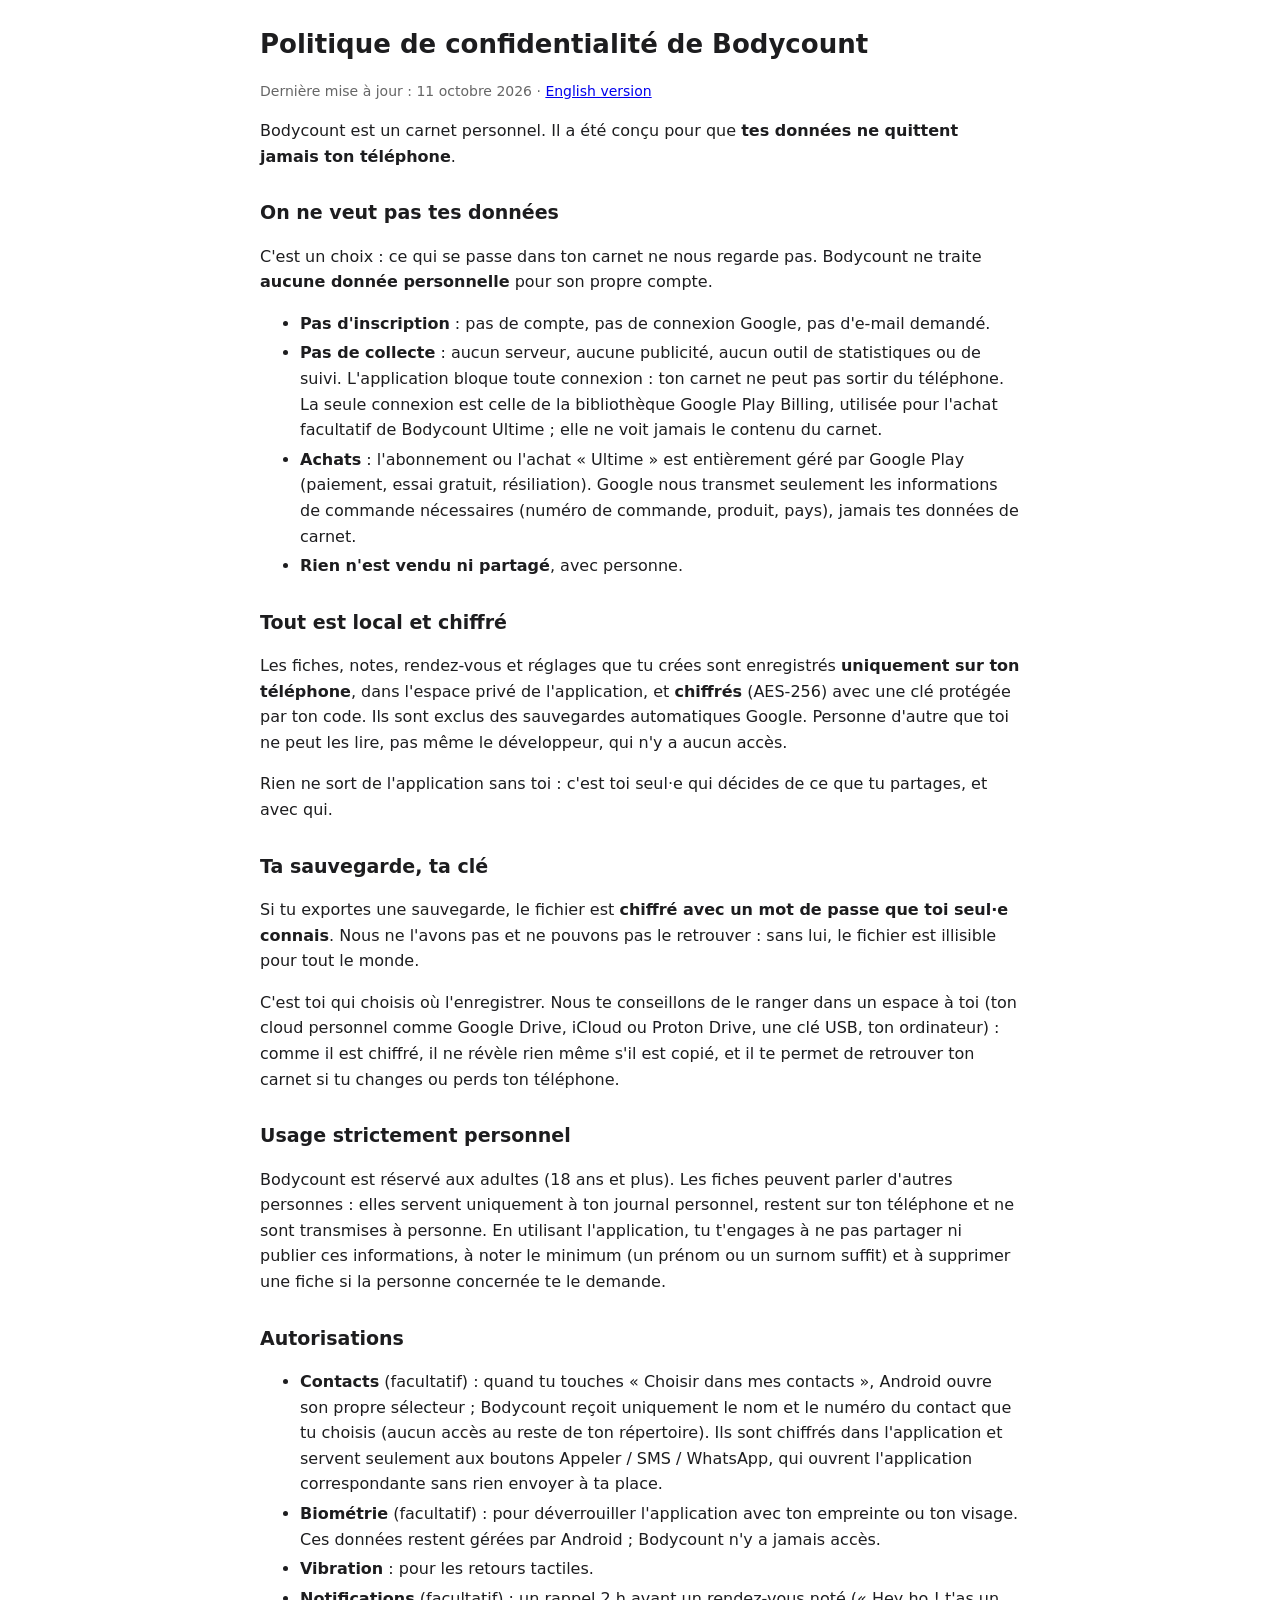
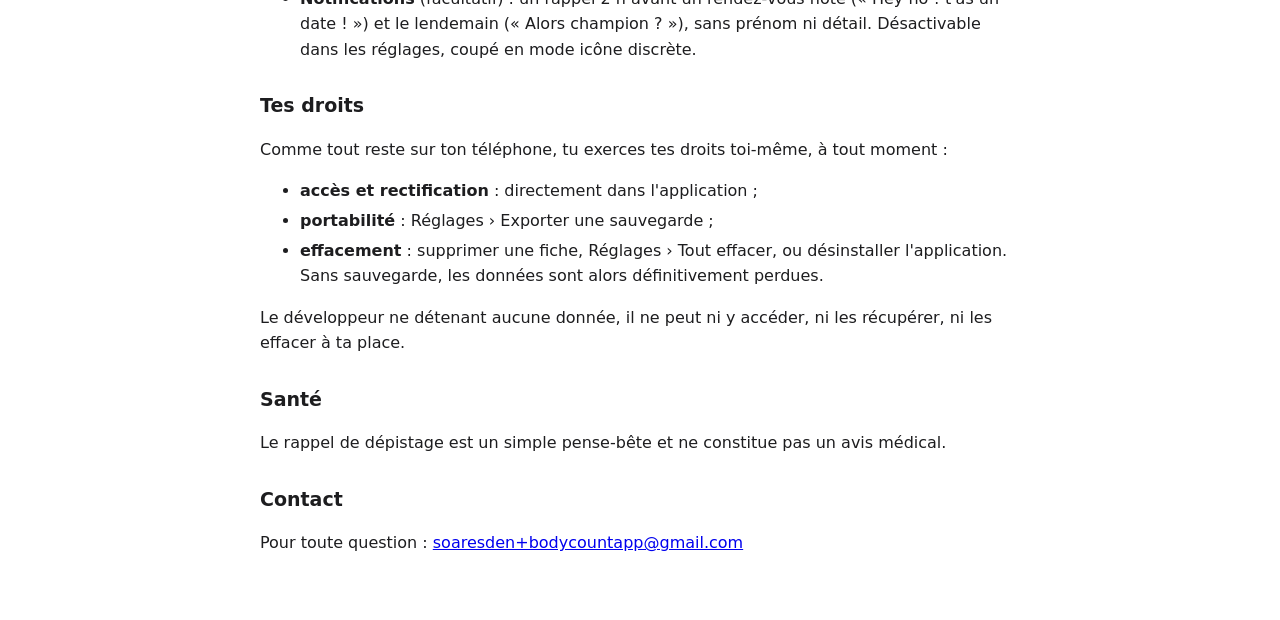
==== politique-de-confidentialite.html @ 4af0d037 "Politique de confidentialité de Bodycount (FR / EN) Co-Authored-By: Claude Opus 5.5 <noreply@anthrop" ====
<!doctype html>
<html lang="fr">
<head>
<meta charset="utf-8">
<meta name="viewport" content="width=device-width, initial-scale=1">
<title>Bodycount — Politique de confidentialité</title>
<style>
  body { font: 16px/1.6 system-ui, -apple-system, Segoe UI, Roboto, sans-serif; max-width: 760px; margin: 0 auto; padding: 24px 16px 48px; color: #1d1d1f; background: #fff; }
  h1 { font-size: 26px; margin: 0 0 4px; }
  h2 { font-size: 19px; margin: 28px 0 8px; }
  .muted { color: #666; font-size: 14px; }
  li { margin: 4px 0; }
  @media (prefers-color-scheme: dark) { body { color: #eee; background: #111; } .muted { color: #aaa; } }
</style>
</head>
<body>
<h1>Politique de confidentialité de Bodycount</h1>
<p class="muted">Dernière mise à jour : 11 octobre 2026 · <a href="privacy-policy.html">English version</a></p>

<p>Bodycount est un carnet personnel. Il a été conçu pour que <strong>tes données ne quittent jamais ton téléphone</strong>.</p>

<h2>On ne veut pas tes données</h2>
<p>C'est un choix : ce qui se passe dans ton carnet ne nous regarde pas. Bodycount ne traite <strong>aucune donnée personnelle</strong> pour son propre compte.</p>
<ul>
  <li><strong>Pas d'inscription</strong> : pas de compte, pas de connexion Google, pas d'e-mail demandé.</li>
  <li><strong>Pas de collecte</strong> : aucun serveur, aucune publicité, aucun outil de statistiques ou de suivi. L'application bloque toute connexion : ton carnet ne peut pas sortir du téléphone. La seule connexion est celle de la bibliothèque Google Play Billing, utilisée pour l'achat facultatif de Bodycount Ultime ; elle ne voit jamais le contenu du carnet.</li>
  <li><strong>Achats</strong> : l'abonnement ou l'achat « Ultime » est entièrement géré par Google Play (paiement, essai gratuit, résiliation). Google nous transmet seulement les informations de commande nécessaires (numéro de commande, produit, pays), jamais tes données de carnet.</li>
  <li><strong>Rien n'est vendu ni partagé</strong>, avec personne.</li>
</ul>

<h2>Tout est local et chiffré</h2>
<p>Les fiches, notes, rendez-vous et réglages que tu crées sont enregistrés <strong>uniquement sur ton téléphone</strong>, dans l'espace privé de l'application, et <strong>chiffrés</strong> (AES-256) avec une clé protégée par ton code. Ils sont exclus des sauvegardes automatiques Google. Personne d'autre que toi ne peut les lire, pas même le développeur, qui n'y a aucun accès.</p>
<p>Rien ne sort de l'application sans toi : c'est toi seul·e qui décides de ce que tu partages, et avec qui.</p>

<h2>Ta sauvegarde, ta clé</h2>
<p>Si tu exportes une sauvegarde, le fichier est <strong>chiffré avec un mot de passe que toi seul·e connais</strong>. Nous ne l'avons pas et ne pouvons pas le retrouver : sans lui, le fichier est illisible pour tout le monde.</p>
<p>C'est toi qui choisis où l'enregistrer. Nous te conseillons de le ranger dans un espace à toi (ton cloud personnel comme Google Drive, iCloud ou Proton Drive, une clé USB, ton ordinateur) : comme il est chiffré, il ne révèle rien même s'il est copié, et il te permet de retrouver ton carnet si tu changes ou perds ton téléphone.</p>

<h2>Usage strictement personnel</h2>
<p>Bodycount est réservé aux adultes (18 ans et plus). Les fiches peuvent parler d'autres personnes : elles servent uniquement à ton journal personnel, restent sur ton téléphone et ne sont transmises à personne. En utilisant l'application, tu t'engages à ne pas partager ni publier ces informations, à noter le minimum (un prénom ou un surnom suffit) et à supprimer une fiche si la personne concernée te le demande.</p>

<h2>Autorisations</h2>
<ul>
  <li><strong>Contacts</strong> (facultatif) : quand tu touches « Choisir dans mes contacts », Android ouvre son propre sélecteur ; Bodycount reçoit uniquement le nom et le numéro du contact que tu choisis (aucun accès au reste de ton répertoire). Ils sont chiffrés dans l'application et servent seulement aux boutons Appeler / SMS / WhatsApp, qui ouvrent l'application correspondante sans rien envoyer à ta place.</li>
  <li><strong>Biométrie</strong> (facultatif) : pour déverrouiller l'application avec ton empreinte ou ton visage. Ces données restent gérées par Android ; Bodycount n'y a jamais accès.</li>
  <li><strong>Vibration</strong> : pour les retours tactiles.</li>
  <li><strong>Notifications</strong> (facultatif) : un rappel 2 h avant un rendez-vous noté (« Hey ho ! t'as un date ! ») et le lendemain (« Alors champion ? »), sans prénom ni détail. Désactivable dans les réglages, coupé en mode icône discrète.</li>
</ul>

<h2>Tes droits</h2>
<p>Comme tout reste sur ton téléphone, tu exerces tes droits toi-même, à tout moment :</p>
<ul>
  <li><strong>accès et rectification</strong> : directement dans l'application ;</li>
  <li><strong>portabilité</strong> : Réglages › Exporter une sauvegarde ;</li>
  <li><strong>effacement</strong> : supprimer une fiche, Réglages › Tout effacer, ou désinstaller l'application. Sans sauvegarde, les données sont alors définitivement perdues.</li>
</ul>
<p>Le développeur ne détenant aucune donnée, il ne peut ni y accéder, ni les récupérer, ni les effacer à ta place.</p>

<h2>Santé</h2>
<p>Le rappel de dépistage est un simple pense-bête et ne constitue pas un avis médical.</p>

<h2>Contact</h2>
<p>Pour toute question : <a href="mailto:soaresden+bodycountapp@gmail.com">soaresden+bodycountapp@gmail.com</a></p>
</body>
</html>
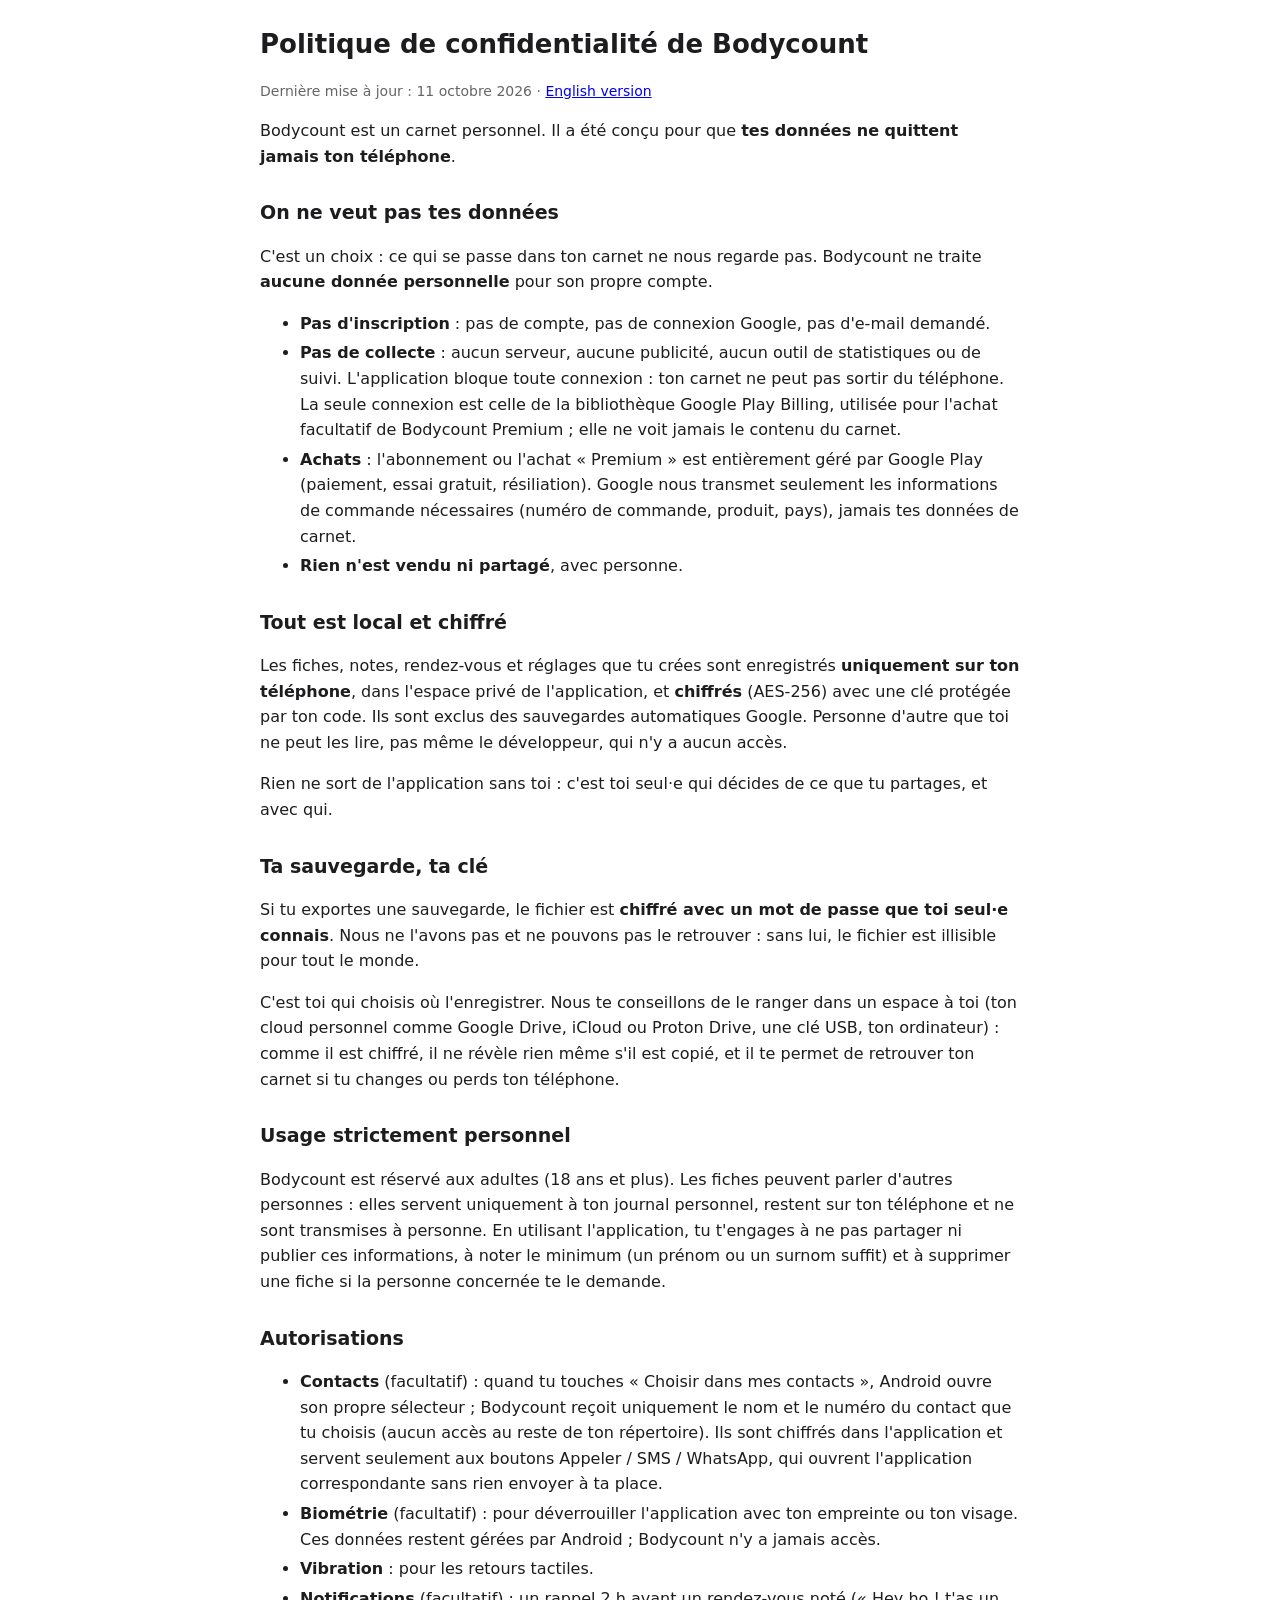
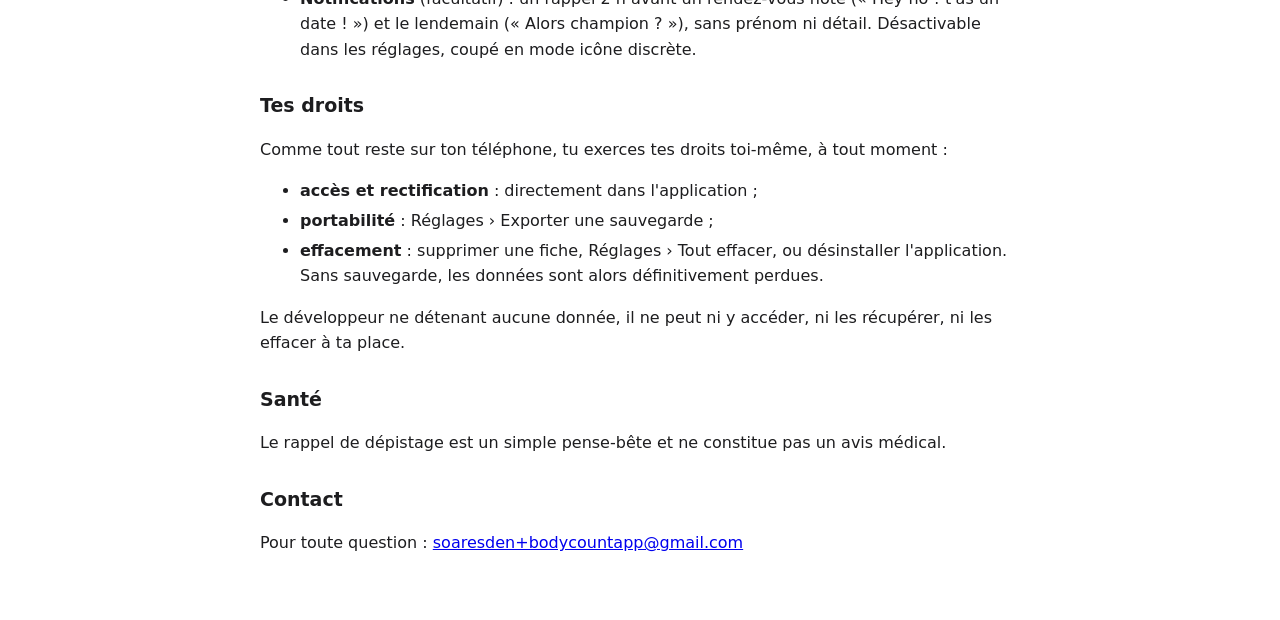
==== commit a2922d6a: "Bodycount Ultime devient Bodycount Premium Co-Authored-By: Claude Opus 5.5 <noreply@anthropic.com>" ====
--- a/politique-de-confidentialite.html
+++ b/politique-de-confidentialite.html
@@ -23,8 +23,8 @@
 <p>C'est un choix : ce qui se passe dans ton carnet ne nous regarde pas. Bodycount ne traite <strong>aucune donnée personnelle</strong> pour son propre compte.</p>
 <ul>
   <li><strong>Pas d'inscription</strong> : pas de compte, pas de connexion Google, pas d'e-mail demandé.</li>
-  <li><strong>Pas de collecte</strong> : aucun serveur, aucune publicité, aucun outil de statistiques ou de suivi. L'application bloque toute connexion : ton carnet ne peut pas sortir du téléphone. La seule connexion est celle de la bibliothèque Google Play Billing, utilisée pour l'achat facultatif de Bodycount Ultime ; elle ne voit jamais le contenu du carnet.</li>
-  <li><strong>Achats</strong> : l'abonnement ou l'achat « Ultime » est entièrement géré par Google Play (paiement, essai gratuit, résiliation). Google nous transmet seulement les informations de commande nécessaires (numéro de commande, produit, pays), jamais tes données de carnet.</li>
+  <li><strong>Pas de collecte</strong> : aucun serveur, aucune publicité, aucun outil de statistiques ou de suivi. L'application bloque toute connexion : ton carnet ne peut pas sortir du téléphone. La seule connexion est celle de la bibliothèque Google Play Billing, utilisée pour l'achat facultatif de Bodycount Premium ; elle ne voit jamais le contenu du carnet.</li>
+  <li><strong>Achats</strong> : l'abonnement ou l'achat « Premium » est entièrement géré par Google Play (paiement, essai gratuit, résiliation). Google nous transmet seulement les informations de commande nécessaires (numéro de commande, produit, pays), jamais tes données de carnet.</li>
   <li><strong>Rien n'est vendu ni partagé</strong>, avec personne.</li>
 </ul>
 
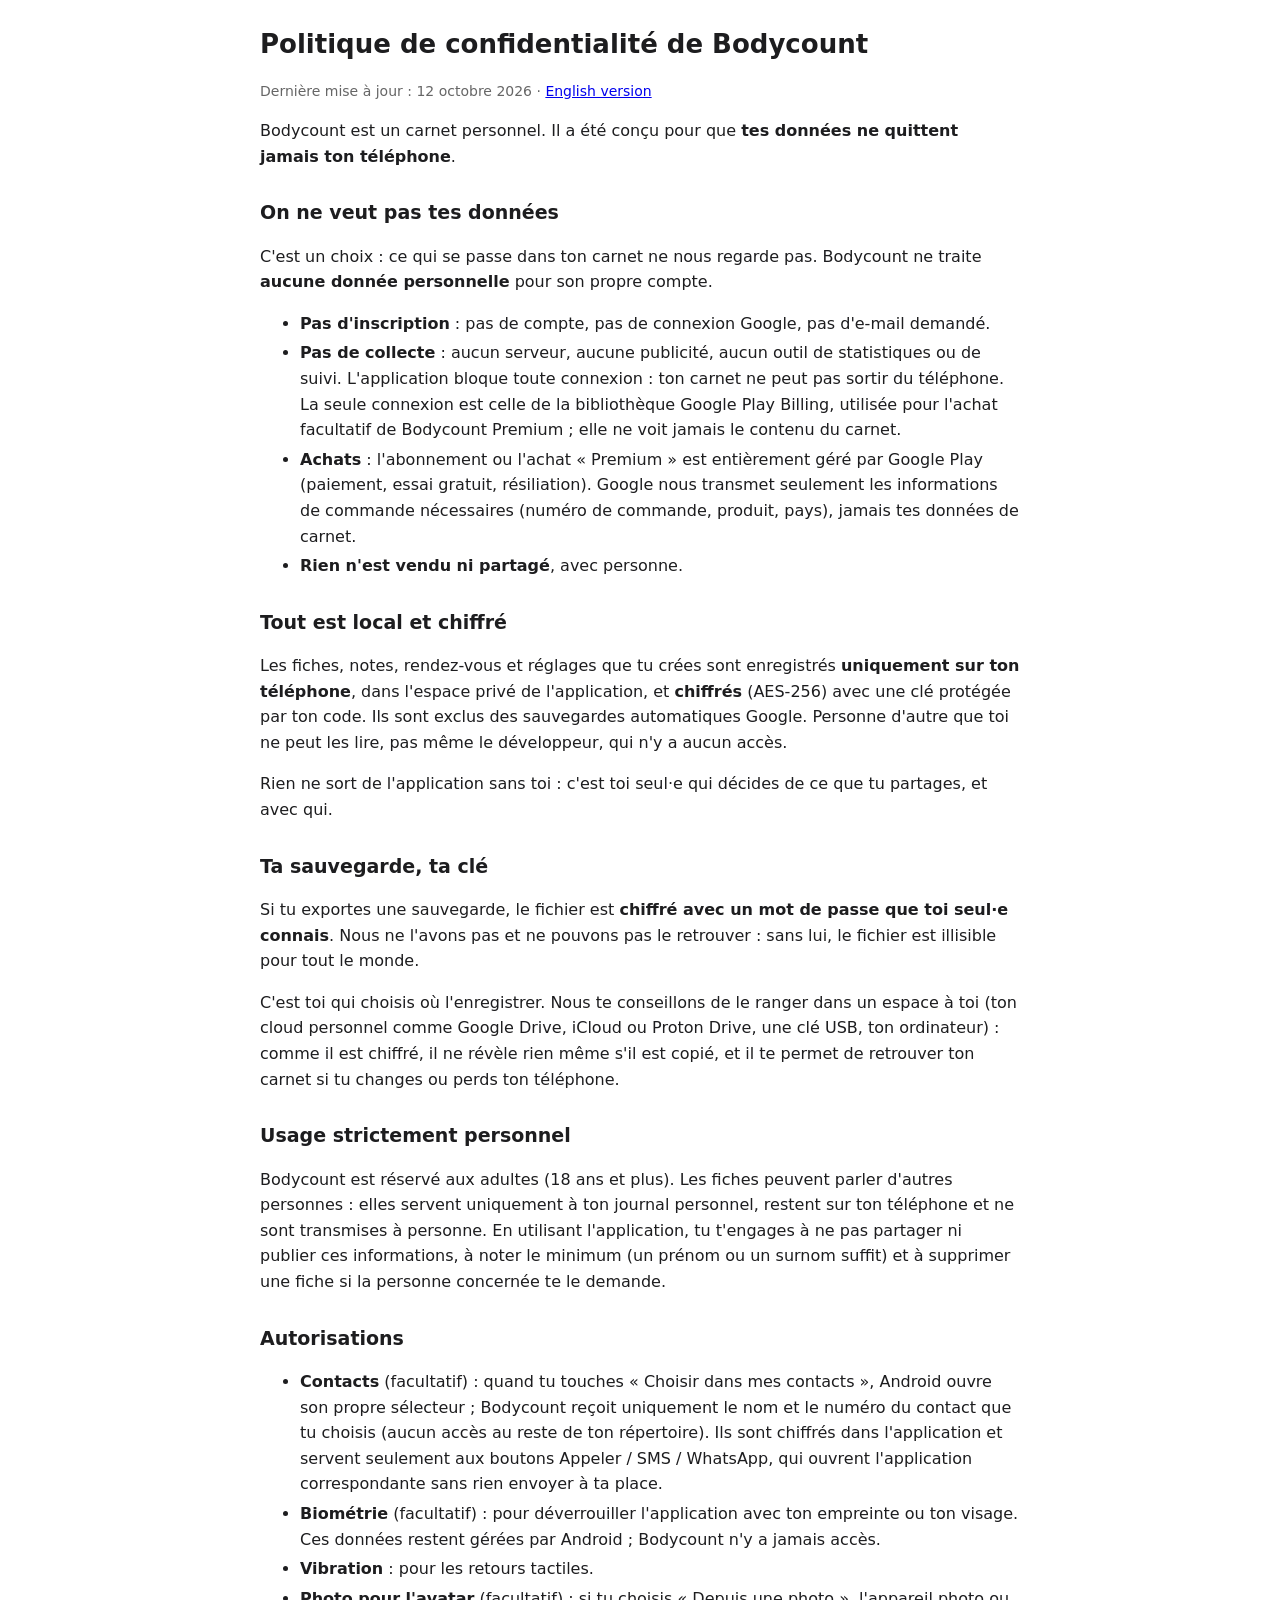
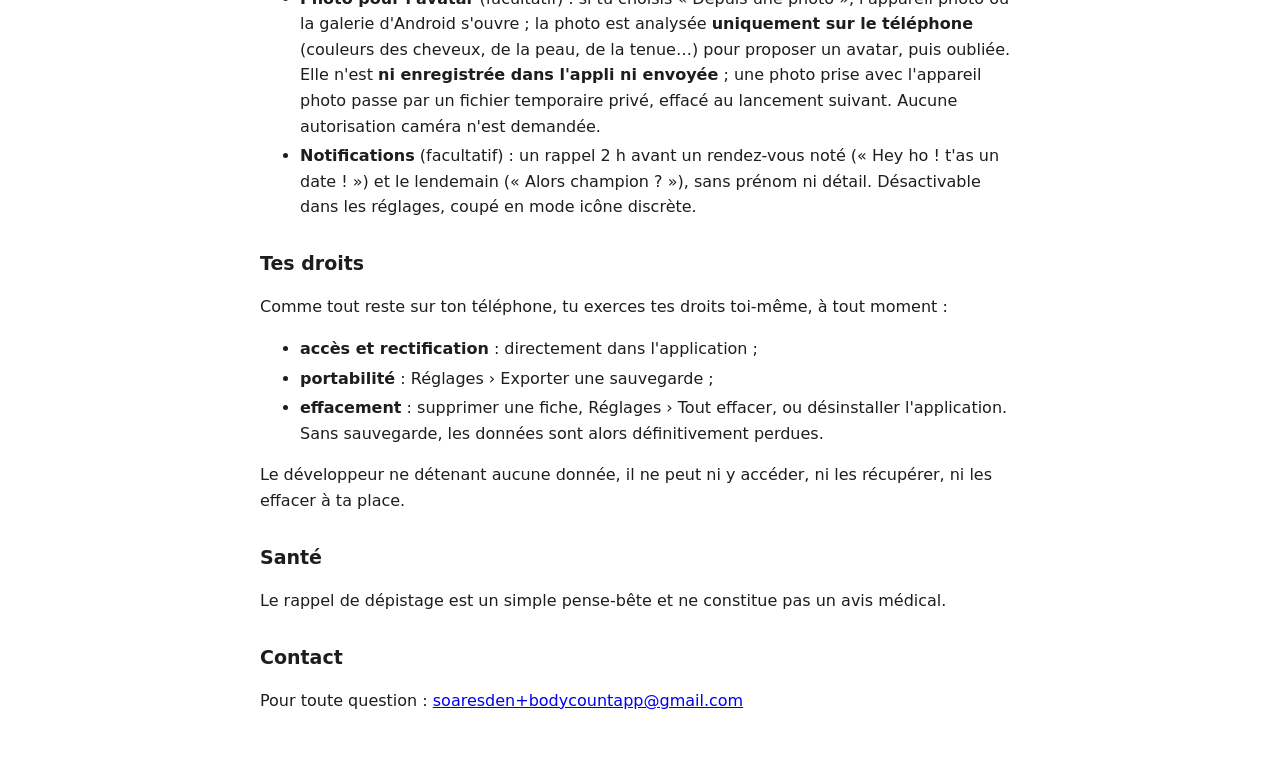
==== commit 9b2e32a9: "Politique : photo analysée sur le téléphone pour proposer un avatar Co-Authored-By: Claude Opus 5.5 " ====
--- a/politique-de-confidentialite.html
+++ b/politique-de-confidentialite.html
@@ -15,7 +15,7 @@
 </head>
 <body>
 <h1>Politique de confidentialité de Bodycount</h1>
-<p class="muted">Dernière mise à jour : 11 octobre 2026 · <a href="privacy-policy.html">English version</a></p>
+<p class="muted">Dernière mise à jour : 12 octobre 2026 · <a href="privacy-policy.html">English version</a></p>
 
 <p>Bodycount est un carnet personnel. Il a été conçu pour que <strong>tes données ne quittent jamais ton téléphone</strong>.</p>
 
@@ -44,6 +44,7 @@
   <li><strong>Contacts</strong> (facultatif) : quand tu touches « Choisir dans mes contacts », Android ouvre son propre sélecteur ; Bodycount reçoit uniquement le nom et le numéro du contact que tu choisis (aucun accès au reste de ton répertoire). Ils sont chiffrés dans l'application et servent seulement aux boutons Appeler / SMS / WhatsApp, qui ouvrent l'application correspondante sans rien envoyer à ta place.</li>
   <li><strong>Biométrie</strong> (facultatif) : pour déverrouiller l'application avec ton empreinte ou ton visage. Ces données restent gérées par Android ; Bodycount n'y a jamais accès.</li>
   <li><strong>Vibration</strong> : pour les retours tactiles.</li>
+  <li><strong>Photo pour l'avatar</strong> (facultatif) : si tu choisis « Depuis une photo », l'appareil photo ou la galerie d'Android s'ouvre ; la photo est analysée <strong>uniquement sur le téléphone</strong> (couleurs des cheveux, de la peau, de la tenue…) pour proposer un avatar, puis oubliée. Elle n'est <strong>ni enregistrée dans l'appli ni envoyée</strong> ; une photo prise avec l'appareil photo passe par un fichier temporaire privé, effacé au lancement suivant. Aucune autorisation caméra n'est demandée.</li>
   <li><strong>Notifications</strong> (facultatif) : un rappel 2 h avant un rendez-vous noté (« Hey ho ! t'as un date ! ») et le lendemain (« Alors champion ? »), sans prénom ni détail. Désactivable dans les réglages, coupé en mode icône discrète.</li>
 </ul>
 
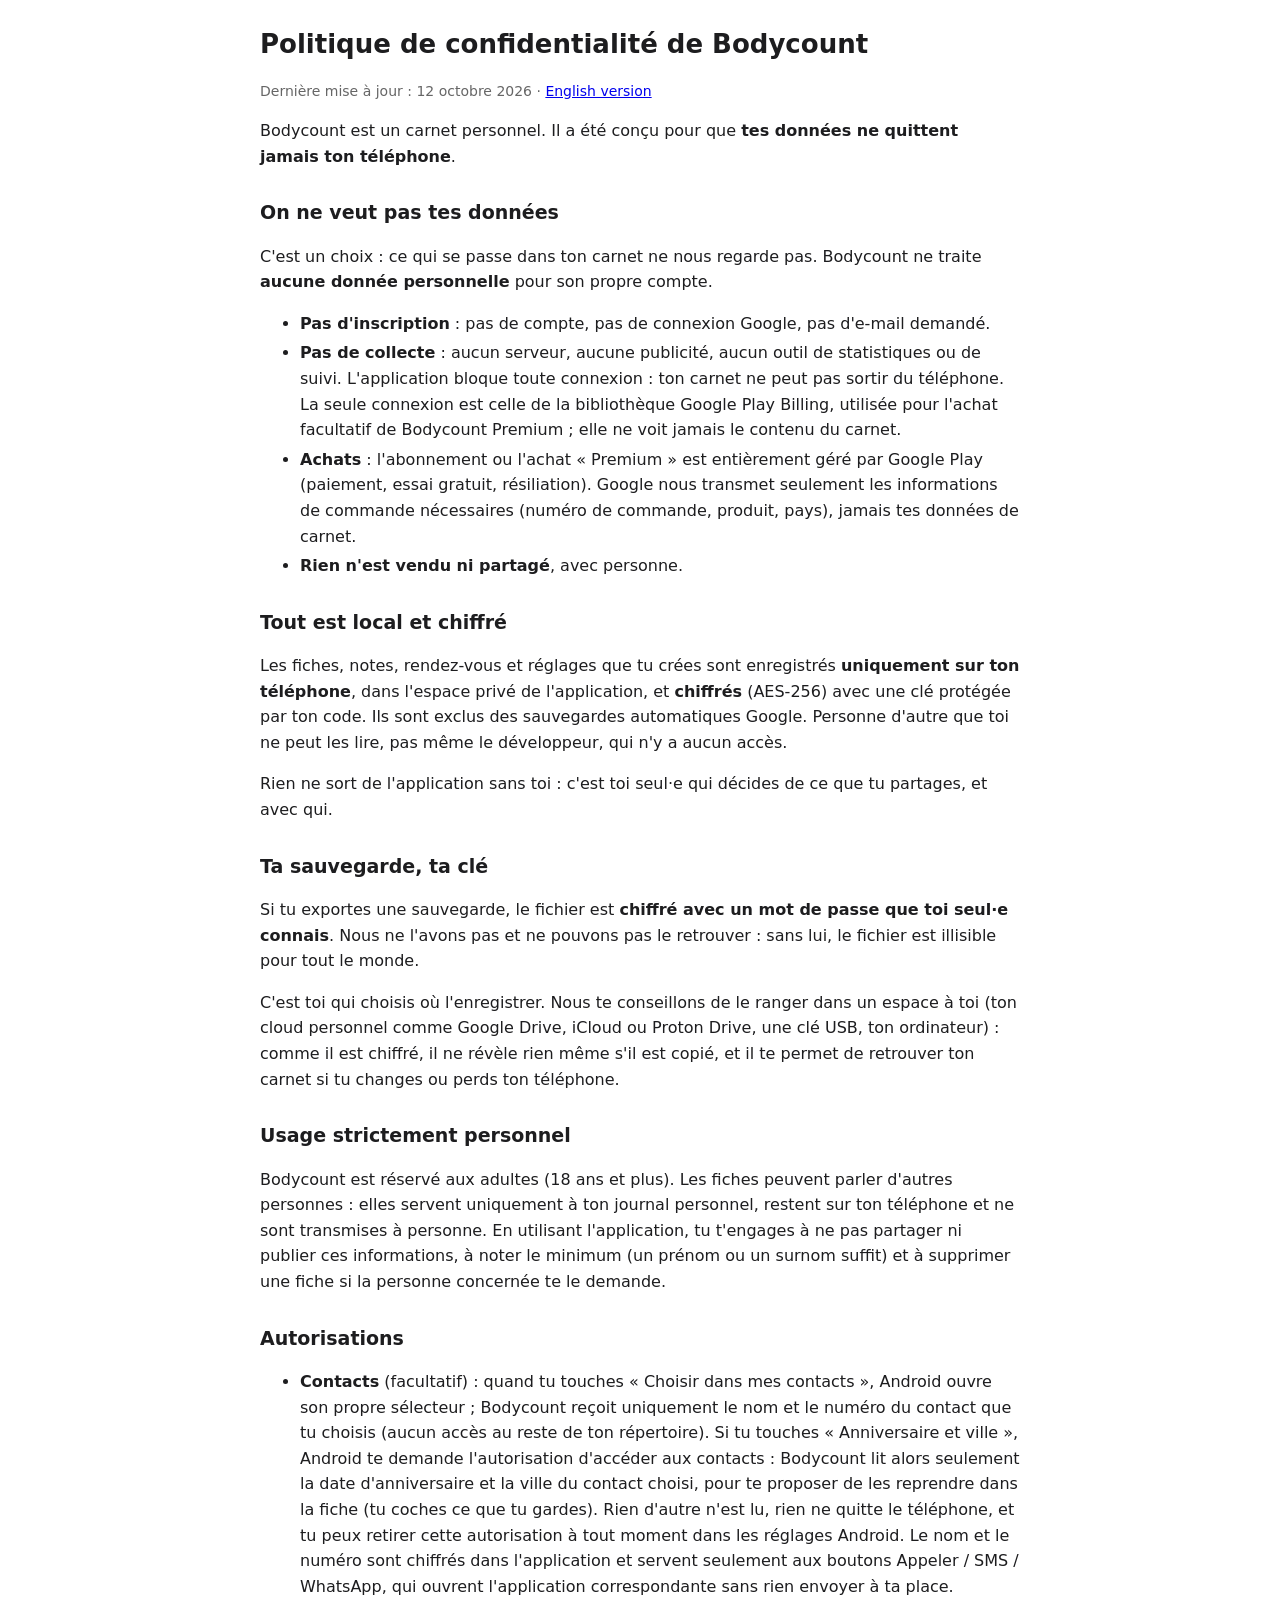
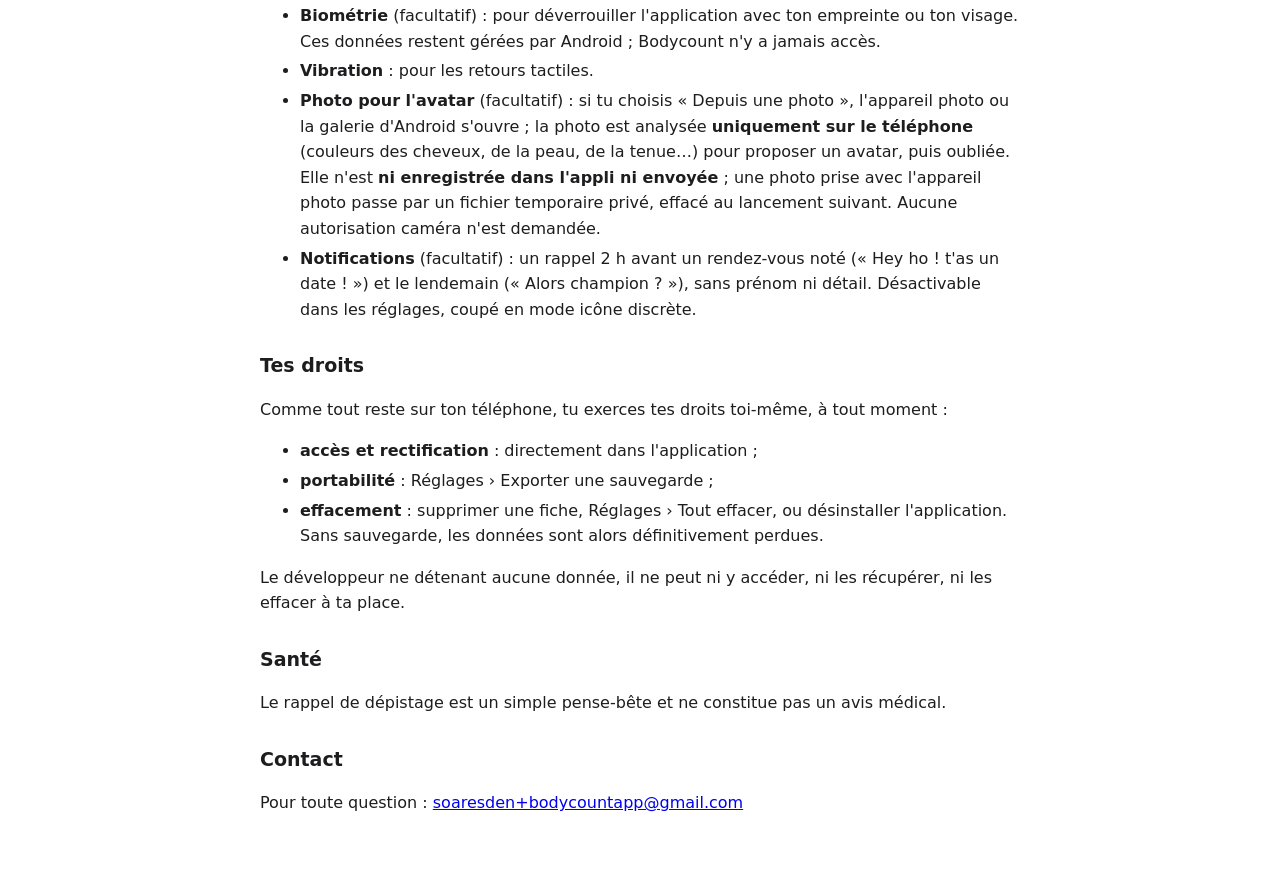
==== commit 204081b3: "Confidentialité : anniversaire et ville du contact choisi (autorisation contacts facultative) Co-Aut" ====
--- a/politique-de-confidentialite.html
+++ b/politique-de-confidentialite.html
@@ -41,7 +41,7 @@
 
 <h2>Autorisations</h2>
 <ul>
-  <li><strong>Contacts</strong> (facultatif) : quand tu touches « Choisir dans mes contacts », Android ouvre son propre sélecteur ; Bodycount reçoit uniquement le nom et le numéro du contact que tu choisis (aucun accès au reste de ton répertoire). Ils sont chiffrés dans l'application et servent seulement aux boutons Appeler / SMS / WhatsApp, qui ouvrent l'application correspondante sans rien envoyer à ta place.</li>
+  <li><strong>Contacts</strong> (facultatif) : quand tu touches « Choisir dans mes contacts », Android ouvre son propre sélecteur ; Bodycount reçoit uniquement le nom et le numéro du contact que tu choisis (aucun accès au reste de ton répertoire). Si tu touches « Anniversaire et ville », Android te demande l'autorisation d'accéder aux contacts : Bodycount lit alors seulement la date d'anniversaire et la ville du contact choisi, pour te proposer de les reprendre dans la fiche (tu coches ce que tu gardes). Rien d'autre n'est lu, rien ne quitte le téléphone, et tu peux retirer cette autorisation à tout moment dans les réglages Android. Le nom et le numéro sont chiffrés dans l'application et servent seulement aux boutons Appeler / SMS / WhatsApp, qui ouvrent l'application correspondante sans rien envoyer à ta place.</li>
   <li><strong>Biométrie</strong> (facultatif) : pour déverrouiller l'application avec ton empreinte ou ton visage. Ces données restent gérées par Android ; Bodycount n'y a jamais accès.</li>
   <li><strong>Vibration</strong> : pour les retours tactiles.</li>
   <li><strong>Photo pour l'avatar</strong> (facultatif) : si tu choisis « Depuis une photo », l'appareil photo ou la galerie d'Android s'ouvre ; la photo est analysée <strong>uniquement sur le téléphone</strong> (couleurs des cheveux, de la peau, de la tenue…) pour proposer un avatar, puis oubliée. Elle n'est <strong>ni enregistrée dans l'appli ni envoyée</strong> ; une photo prise avec l'appareil photo passe par un fichier temporaire privé, effacé au lancement suivant. Aucune autorisation caméra n'est demandée.</li>
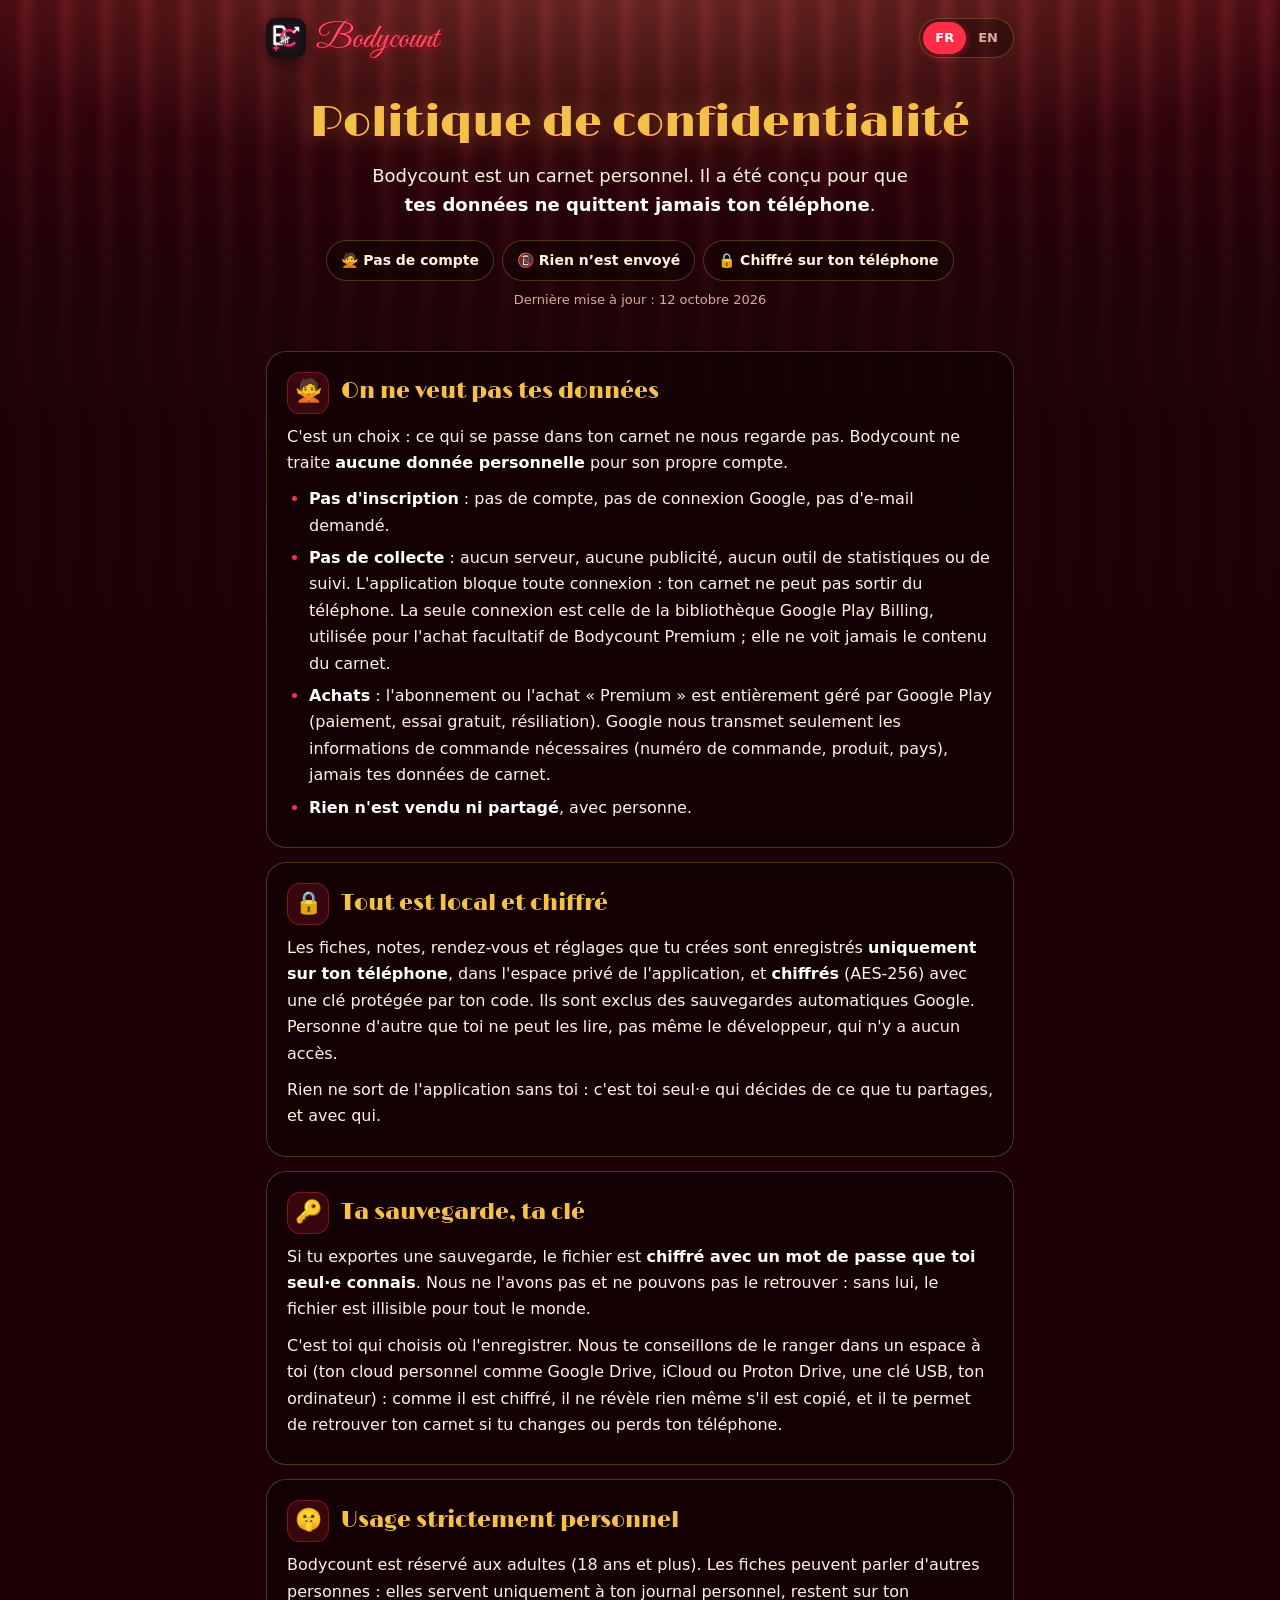
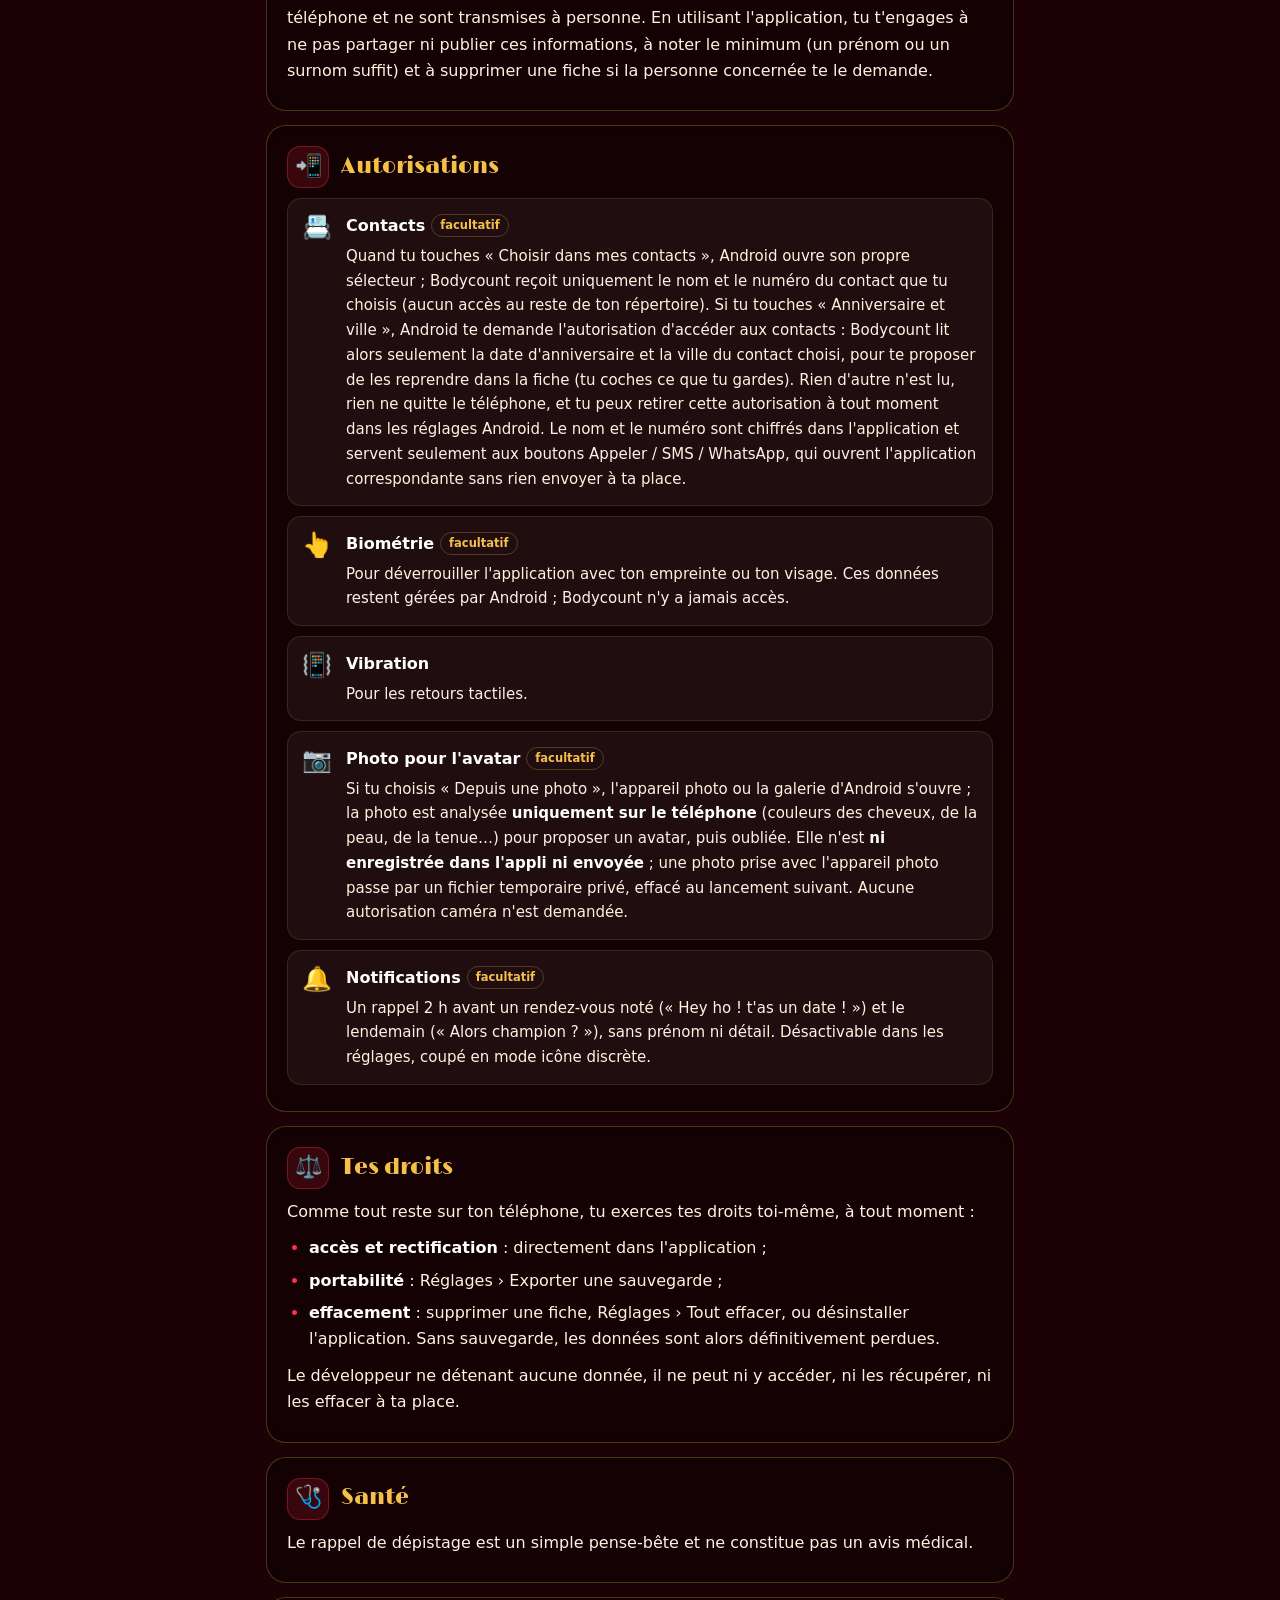
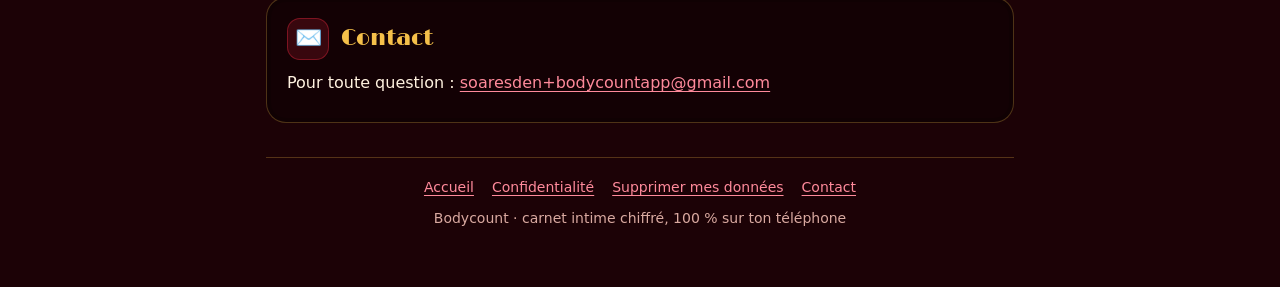
==== commit c3d54fd0: "Pages refaites aux couleurs de l'appli (thème Moulin), feuille de style commune, sans ressource exte" ====
--- a/politique-de-confidentialite.html
+++ b/politique-de-confidentialite.html
@@ -3,64 +3,63 @@
 <head>
 <meta charset="utf-8">
 <meta name="viewport" content="width=device-width, initial-scale=1">
-<title>Bodycount — Politique de confidentialité</title>
-<style>
-  body { font: 16px/1.6 system-ui, -apple-system, Segoe UI, Roboto, sans-serif; max-width: 760px; margin: 0 auto; padding: 24px 16px 48px; color: #1d1d1f; background: #fff; }
-  h1 { font-size: 26px; margin: 0 0 4px; }
-  h2 { font-size: 19px; margin: 28px 0 8px; }
-  .muted { color: #666; font-size: 14px; }
-  li { margin: 4px 0; }
-  @media (prefers-color-scheme: dark) { body { color: #eee; background: #111; } .muted { color: #aaa; } }
-</style>
+<title>Politique de confidentialité de Bodycount</title>
+<meta name="description" content="Bodycount ne collecte aucune donnée : ton carnet reste chiffré sur ton téléphone.">
+<meta name="theme-color" content="#2A0409">
+<link rel="icon" href="assets/icone.png">
+<link rel="stylesheet" href="assets/style.css">
 </head>
 <body>
-<h1>Politique de confidentialité de Bodycount</h1>
-<p class="muted">Dernière mise à jour : 12 octobre 2026 · <a href="privacy-policy.html">English version</a></p>
-
-<p>Bodycount est un carnet personnel. Il a été conçu pour que <strong>tes données ne quittent jamais ton téléphone</strong>.</p>
-
-<h2>On ne veut pas tes données</h2>
-<p>C'est un choix : ce qui se passe dans ton carnet ne nous regarde pas. Bodycount ne traite <strong>aucune donnée personnelle</strong> pour son propre compte.</p>
+<div class="wrap">
+<header class="top"><a class="brand" href="./"><img src="assets/icone.png" alt=""><span>Bodycount</span></a>
+<nav class="lang"><a href="politique-de-confidentialite.html" class="on" lang="fr">FR</a><a href="privacy-policy.html" class="" lang="en">EN</a></nav></header>
+<section class="hero"><h1>Politique de confidentialité</h1><p>Bodycount est un carnet personnel. Il a été conçu pour que <strong>tes données ne quittent jamais ton téléphone</strong>.</p>
+<div class="pills"><span>🙅 Pas de compte</span><span>📵 Rien n’est envoyé</span><span>🔒 Chiffré sur ton téléphone</span></div><p class="upd">Dernière mise à jour : 12 octobre 2026</p></section>
+<section class="card"><h2><span class="ico">🙅</span>On ne veut pas tes données</h2>
+<p>C'est un choix : ce qui se passe dans ton carnet ne nous regarde pas. Bodycount ne traite <strong>aucune donnée personnelle</strong> pour son propre compte.</p>
 <ul>
   <li><strong>Pas d'inscription</strong> : pas de compte, pas de connexion Google, pas d'e-mail demandé.</li>
-  <li><strong>Pas de collecte</strong> : aucun serveur, aucune publicité, aucun outil de statistiques ou de suivi. L'application bloque toute connexion : ton carnet ne peut pas sortir du téléphone. La seule connexion est celle de la bibliothèque Google Play Billing, utilisée pour l'achat facultatif de Bodycount Premium ; elle ne voit jamais le contenu du carnet.</li>
-  <li><strong>Achats</strong> : l'abonnement ou l'achat « Premium » est entièrement géré par Google Play (paiement, essai gratuit, résiliation). Google nous transmet seulement les informations de commande nécessaires (numéro de commande, produit, pays), jamais tes données de carnet.</li>
+  <li><strong>Pas de collecte</strong> : aucun serveur, aucune publicité, aucun outil de statistiques ou de suivi. L'application bloque toute connexion : ton carnet ne peut pas sortir du téléphone. La seule connexion est celle de la bibliothèque Google Play Billing, utilisée pour l'achat facultatif de Bodycount Premium ; elle ne voit jamais le contenu du carnet.</li>
+  <li><strong>Achats</strong> : l'abonnement ou l'achat « Premium » est entièrement géré par Google Play (paiement, essai gratuit, résiliation). Google nous transmet seulement les informations de commande nécessaires (numéro de commande, produit, pays), jamais tes données de carnet.</li>
   <li><strong>Rien n'est vendu ni partagé</strong>, avec personne.</li>
 </ul>
-
-<h2>Tout est local et chiffré</h2>
+</section>
+<section class="card"><h2><span class="ico">🔒</span>Tout est local et chiffré</h2>
 <p>Les fiches, notes, rendez-vous et réglages que tu crées sont enregistrés <strong>uniquement sur ton téléphone</strong>, dans l'espace privé de l'application, et <strong>chiffrés</strong> (AES-256) avec une clé protégée par ton code. Ils sont exclus des sauvegardes automatiques Google. Personne d'autre que toi ne peut les lire, pas même le développeur, qui n'y a aucun accès.</p>
-<p>Rien ne sort de l'application sans toi : c'est toi seul·e qui décides de ce que tu partages, et avec qui.</p>
-
-<h2>Ta sauvegarde, ta clé</h2>
-<p>Si tu exportes une sauvegarde, le fichier est <strong>chiffré avec un mot de passe que toi seul·e connais</strong>. Nous ne l'avons pas et ne pouvons pas le retrouver : sans lui, le fichier est illisible pour tout le monde.</p>
-<p>C'est toi qui choisis où l'enregistrer. Nous te conseillons de le ranger dans un espace à toi (ton cloud personnel comme Google Drive, iCloud ou Proton Drive, une clé USB, ton ordinateur) : comme il est chiffré, il ne révèle rien même s'il est copié, et il te permet de retrouver ton carnet si tu changes ou perds ton téléphone.</p>
-
-<h2>Usage strictement personnel</h2>
-<p>Bodycount est réservé aux adultes (18 ans et plus). Les fiches peuvent parler d'autres personnes : elles servent uniquement à ton journal personnel, restent sur ton téléphone et ne sont transmises à personne. En utilisant l'application, tu t'engages à ne pas partager ni publier ces informations, à noter le minimum (un prénom ou un surnom suffit) et à supprimer une fiche si la personne concernée te le demande.</p>
-
-<h2>Autorisations</h2>
+<p>Rien ne sort de l'application sans toi : c'est toi seul·e qui décides de ce que tu partages, et avec qui.</p>
+</section>
+<section class="card"><h2><span class="ico">🔑</span>Ta sauvegarde, ta clé</h2>
+<p>Si tu exportes une sauvegarde, le fichier est <strong>chiffré avec un mot de passe que toi seul·e connais</strong>. Nous ne l'avons pas et ne pouvons pas le retrouver : sans lui, le fichier est illisible pour tout le monde.</p>
+<p>C'est toi qui choisis où l'enregistrer. Nous te conseillons de le ranger dans un espace à toi (ton cloud personnel comme Google Drive, iCloud ou Proton Drive, une clé USB, ton ordinateur) : comme il est chiffré, il ne révèle rien même s'il est copié, et il te permet de retrouver ton carnet si tu changes ou perds ton téléphone.</p>
+</section>
+<section class="card"><h2><span class="ico">🤫</span>Usage strictement personnel</h2>
+<p>Bodycount est réservé aux adultes (18 ans et plus). Les fiches peuvent parler d'autres personnes : elles servent uniquement à ton journal personnel, restent sur ton téléphone et ne sont transmises à personne. En utilisant l'application, tu t'engages à ne pas partager ni publier ces informations, à noter le minimum (un prénom ou un surnom suffit) et à supprimer une fiche si la personne concernée te le demande.</p>
+</section>
+<section class="card"><h2><span class="ico">📲</span>Autorisations</h2>
+<ul class="perms">
+  <li><span class="pi">📇</span><div><span class="pn">Contacts</span><span class="tag">facultatif</span><p>Quand tu touches « Choisir dans mes contacts », Android ouvre son propre sélecteur ; Bodycount reçoit uniquement le nom et le numéro du contact que tu choisis (aucun accès au reste de ton répertoire). Si tu touches « Anniversaire et ville », Android te demande l'autorisation d'accéder aux contacts : Bodycount lit alors seulement la date d'anniversaire et la ville du contact choisi, pour te proposer de les reprendre dans la fiche (tu coches ce que tu gardes). Rien d'autre n'est lu, rien ne quitte le téléphone, et tu peux retirer cette autorisation à tout moment dans les réglages Android. Le nom et le numéro sont chiffrés dans l'application et servent seulement aux boutons Appeler / SMS / WhatsApp, qui ouvrent l'application correspondante sans rien envoyer à ta place.</p></div></li>
+  <li><span class="pi">👆</span><div><span class="pn">Biométrie</span><span class="tag">facultatif</span><p>Pour déverrouiller l'application avec ton empreinte ou ton visage. Ces données restent gérées par Android ; Bodycount n'y a jamais accès.</p></div></li>
+  <li><span class="pi">📳</span><div><span class="pn">Vibration</span><p>Pour les retours tactiles.</p></div></li>
+  <li><span class="pi">📷</span><div><span class="pn">Photo pour l'avatar</span><span class="tag">facultatif</span><p>Si tu choisis « Depuis une photo », l'appareil photo ou la galerie d'Android s'ouvre ; la photo est analysée <strong>uniquement sur le téléphone</strong> (couleurs des cheveux, de la peau, de la tenue…) pour proposer un avatar, puis oubliée. Elle n'est <strong>ni enregistrée dans l'appli ni envoyée</strong> ; une photo prise avec l'appareil photo passe par un fichier temporaire privé, effacé au lancement suivant. Aucune autorisation caméra n'est demandée.</p></div></li>
+  <li><span class="pi">🔔</span><div><span class="pn">Notifications</span><span class="tag">facultatif</span><p>Un rappel 2 h avant un rendez-vous noté (« Hey ho ! t'as un date ! ») et le lendemain (« Alors champion ? »), sans prénom ni détail. Désactivable dans les réglages, coupé en mode icône discrète.</p></div></li>
+</ul>
+</section>
+<section class="card"><h2><span class="ico">⚖️</span>Tes droits</h2>
+<p>Comme tout reste sur ton téléphone, tu exerces tes droits toi-même, à tout moment :</p>
 <ul>
-  <li><strong>Contacts</strong> (facultatif) : quand tu touches « Choisir dans mes contacts », Android ouvre son propre sélecteur ; Bodycount reçoit uniquement le nom et le numéro du contact que tu choisis (aucun accès au reste de ton répertoire). Si tu touches « Anniversaire et ville », Android te demande l'autorisation d'accéder aux contacts : Bodycount lit alors seulement la date d'anniversaire et la ville du contact choisi, pour te proposer de les reprendre dans la fiche (tu coches ce que tu gardes). Rien d'autre n'est lu, rien ne quitte le téléphone, et tu peux retirer cette autorisation à tout moment dans les réglages Android. Le nom et le numéro sont chiffrés dans l'application et servent seulement aux boutons Appeler / SMS / WhatsApp, qui ouvrent l'application correspondante sans rien envoyer à ta place.</li>
-  <li><strong>Biométrie</strong> (facultatif) : pour déverrouiller l'application avec ton empreinte ou ton visage. Ces données restent gérées par Android ; Bodycount n'y a jamais accès.</li>
-  <li><strong>Vibration</strong> : pour les retours tactiles.</li>
-  <li><strong>Photo pour l'avatar</strong> (facultatif) : si tu choisis « Depuis une photo », l'appareil photo ou la galerie d'Android s'ouvre ; la photo est analysée <strong>uniquement sur le téléphone</strong> (couleurs des cheveux, de la peau, de la tenue…) pour proposer un avatar, puis oubliée. Elle n'est <strong>ni enregistrée dans l'appli ni envoyée</strong> ; une photo prise avec l'appareil photo passe par un fichier temporaire privé, effacé au lancement suivant. Aucune autorisation caméra n'est demandée.</li>
-  <li><strong>Notifications</strong> (facultatif) : un rappel 2 h avant un rendez-vous noté (« Hey ho ! t'as un date ! ») et le lendemain (« Alors champion ? »), sans prénom ni détail. Désactivable dans les réglages, coupé en mode icône discrète.</li>
-</ul>
-
-<h2>Tes droits</h2>
-<p>Comme tout reste sur ton téléphone, tu exerces tes droits toi-même, à tout moment :</p>
-<ul>
-  <li><strong>accès et rectification</strong> : directement dans l'application ;</li>
-  <li><strong>portabilité</strong> : Réglages › Exporter une sauvegarde ;</li>
+  <li><strong>accès et rectification</strong> : directement dans l'application ;</li>
+  <li><strong>portabilité</strong> : Réglages › Exporter une sauvegarde ;</li>
   <li><strong>effacement</strong> : supprimer une fiche, Réglages › Tout effacer, ou désinstaller l'application. Sans sauvegarde, les données sont alors définitivement perdues.</li>
 </ul>
 <p>Le développeur ne détenant aucune donnée, il ne peut ni y accéder, ni les récupérer, ni les effacer à ta place.</p>
-
-<h2>Santé</h2>
+</section>
+<section class="card"><h2><span class="ico">🩺</span>Santé</h2>
 <p>Le rappel de dépistage est un simple pense-bête et ne constitue pas un avis médical.</p>
-
-<h2>Contact</h2>
-<p>Pour toute question : <a href="mailto:soaresden+bodycountapp@gmail.com">soaresden+bodycountapp@gmail.com</a></p>
+</section>
+<section class="card"><h2><span class="ico">✉️</span>Contact</h2>
+<p>Pour toute question : <a href="mailto:soaresden+bodycountapp@gmail.com">soaresden+bodycountapp@gmail.com</a></p>
+</section>
+<footer><nav><a href="./">Accueil</a><a href="politique-de-confidentialite.html">Confidentialité</a><a href="supprimer-mes-donnees.html">Supprimer mes données</a><a href="mailto:soaresden+bodycountapp@gmail.com">Contact</a></nav>Bodycount · carnet intime chiffré, 100 % sur ton téléphone</footer>
+</div>
 </body>
 </html>
--- a/assets/style.css
+++ b/assets/style.css
@@ -0,0 +1,81 @@
+/* Bodycount — pages publiques, aux couleurs du thème « Moulin » de l'appli. Aucune ressource externe. */
+@font-face { font-family: 'GreatVibes'; src: url(great-vibes-latin-400-normal.woff2) format('woff2'); font-display: swap; }
+@font-face { font-family: 'Limelight'; src: url(limelight-latin-400-normal.woff2) format('woff2'); font-display: swap; }
+
+:root {
+  --bg: #1c0206; --card: rgba(0,0,0,.32); --card2: rgba(255,255,255,.05);
+  --border: rgba(245,192,74,.26); --text: #FFF2E0; --muted: #D9A9A0;
+  --accent: #FF2D46; --link: #FF8A9B; --gold: #F5C04A;
+  color-scheme: dark;
+}
+* { box-sizing: border-box; }
+html { -webkit-text-size-adjust: 100%; }
+body {
+  margin: 0; color: var(--text); font: 16px/1.65 system-ui, -apple-system, 'Segoe UI', Roboto, sans-serif;
+  background:
+    radial-gradient(ellipse 90% 340px at 50% -60px, rgba(255,190,120,.22), transparent 70%),
+    linear-gradient(rgba(28,2,6,0) 0, rgba(28,2,6,.55) 300px, var(--bg) 640px) top / 100% 640px no-repeat,
+    repeating-linear-gradient(90deg, rgba(0,0,0,.26) 0 14px, rgba(255,255,255,.03) 26px, rgba(0,0,0,.26) 40px) top / 100% 640px no-repeat,
+    linear-gradient(#5A0712 0, #2A0409 320px, var(--bg) 640px) top / 100% 640px no-repeat,
+    var(--bg);
+}
+a { color: var(--link); text-underline-offset: 3px; }
+a:hover { color: #fff; }
+.wrap { max-width: 780px; margin: 0 auto; padding: 0 16px 56px; }
+
+/* barre du haut */
+.top { display: flex; align-items: center; gap: 10px; padding: 18px 0 6px; }
+.brand { display: flex; align-items: center; gap: 10px; text-decoration: none; color: var(--text); }
+.brand img { width: 40px; height: 40px; border-radius: 11px; box-shadow: 0 4px 14px rgba(0,0,0,.5); }
+.brand span { font-family: 'GreatVibes', cursive; font-size: 34px; line-height: 1; color: #FF4F6B; text-shadow: 0 0 10px rgba(255,45,70,.55), 0 2px 0 #7a0010; padding-top: 4px; }
+.lang { margin-left: auto; display: flex; padding: 3px; border-radius: 99px; background: var(--card); border: 1px solid var(--border); }
+.lang a { padding: 5px 12px; border-radius: 99px; font-size: 13px; font-weight: 700; text-decoration: none; color: var(--muted); }
+.lang a.on { background: var(--accent); color: #fff; box-shadow: 0 2px 10px rgba(255,45,70,.45); }
+
+/* en-tête de page */
+.hero { text-align: center; padding: 34px 0 26px; }
+.hero h1 { margin: 0; font-family: 'Limelight', serif; font-weight: 400; font-size: clamp(30px, 7vw, 44px); line-height: 1.15; color: var(--gold); text-shadow: 0 2px 0 #5a0710, 0 0 28px rgba(245,192,74,.25); }
+.hero p { margin: 12px auto 0; max-width: 560px; font-size: 18px; color: var(--text); }
+.hero .upd { font-size: 13px; color: var(--muted); margin-top: 8px; }
+.pills { display: flex; flex-wrap: wrap; justify-content: center; gap: 8px; margin-top: 20px; }
+.pills span { display: inline-flex; align-items: center; gap: 7px; padding: 8px 14px; border-radius: 99px; background: var(--card); border: 1px solid var(--border); font-size: 14px; font-weight: 600; }
+
+/* cartes de section */
+.card { margin: 14px 0; padding: 20px 20px 16px; border-radius: 20px; background: var(--card); border: 1px solid var(--border); box-shadow: inset 0 0 0 4px rgba(0,0,0,.12); }
+.card h2 { display: flex; align-items: center; gap: 12px; margin: 0 0 10px; font-family: 'Limelight', serif; font-weight: 400; font-size: 22px; line-height: 1.2; color: var(--gold); }
+.card h2 .ico { flex: none; display: grid; place-items: center; width: 42px; height: 42px; border-radius: 13px; background: rgba(255,45,70,.16); border: 1px solid rgba(255,45,70,.35); font-size: 22px; }
+.card p { margin: 0 0 10px; }
+.card ul, .card ol { margin: 0 0 10px; padding-left: 22px; }
+.card li { margin: 6px 0; }
+.card li::marker { color: var(--accent); }
+strong, b { color: #fff; }
+
+/* liste des autorisations */
+.perms { list-style: none; padding: 0 !important; display: grid; gap: 10px; }
+.perms li { display: flex; gap: 14px; margin: 0; padding: 14px; border-radius: 14px; background: var(--card2); border: 1px solid rgba(245,192,74,.14); }
+.perms .pi { flex: none; font-size: 24px; line-height: 1.2; }
+.perms .pn { font-weight: 800; color: #fff; }
+.perms .tag { display: inline-block; margin-left: 6px; padding: 1px 8px; border-radius: 99px; font-size: 11.5px; font-weight: 700; color: var(--gold); border: 1px solid var(--border); vertical-align: 2px; }
+.perms p { margin: 4px 0 0; color: var(--text); font-size: 15px; }
+
+/* étapes (suppression) */
+.steps { list-style: none; counter-reset: s; padding: 0 !important; display: grid; gap: 10px; }
+.steps li { counter-increment: s; display: flex; align-items: center; gap: 14px; margin: 0; padding: 12px 14px; border-radius: 14px; background: var(--card2); }
+.steps li::before { content: counter(s); flex: none; display: grid; place-items: center; width: 34px; height: 34px; border-radius: 50%; background: var(--accent); color: #fff; font-weight: 900; box-shadow: 0 3px 12px rgba(255,45,70,.45); }
+.card.hot { border-color: rgba(255,45,70,.55); background: linear-gradient(135deg, rgba(255,45,70,.16), rgba(0,0,0,.3)); }
+.duo { display: grid; grid-template-columns: 1fr 1fr; gap: 14px; }
+.duo .card { margin: 0; }
+@media (max-width: 640px) { .duo { grid-template-columns: 1fr; } }
+
+/* liens de l'accueil */
+.links { display: grid; gap: 12px; margin-top: 8px; }
+.links a { display: flex; align-items: center; gap: 16px; padding: 18px; border-radius: 18px; background: var(--card); border: 1px solid var(--border); text-decoration: none; color: var(--text); transition: transform .15s, border-color .15s; }
+.links a:hover { transform: translateY(-2px); border-color: var(--accent); }
+.links .ico { font-size: 28px; }
+.links b { display: block; font-size: 17px; }
+.links small { color: var(--muted); font-size: 14px; }
+.links .go { margin-left: auto; color: var(--accent); font-size: 22px; }
+
+.sep { margin: 48px 0 0; border: 0; border-top: 1px solid var(--border); }
+footer { margin-top: 34px; padding-top: 18px; border-top: 1px solid var(--border); text-align: center; color: var(--muted); font-size: 14px; }
+footer nav { display: flex; flex-wrap: wrap; justify-content: center; gap: 6px 18px; margin-bottom: 8px; }
